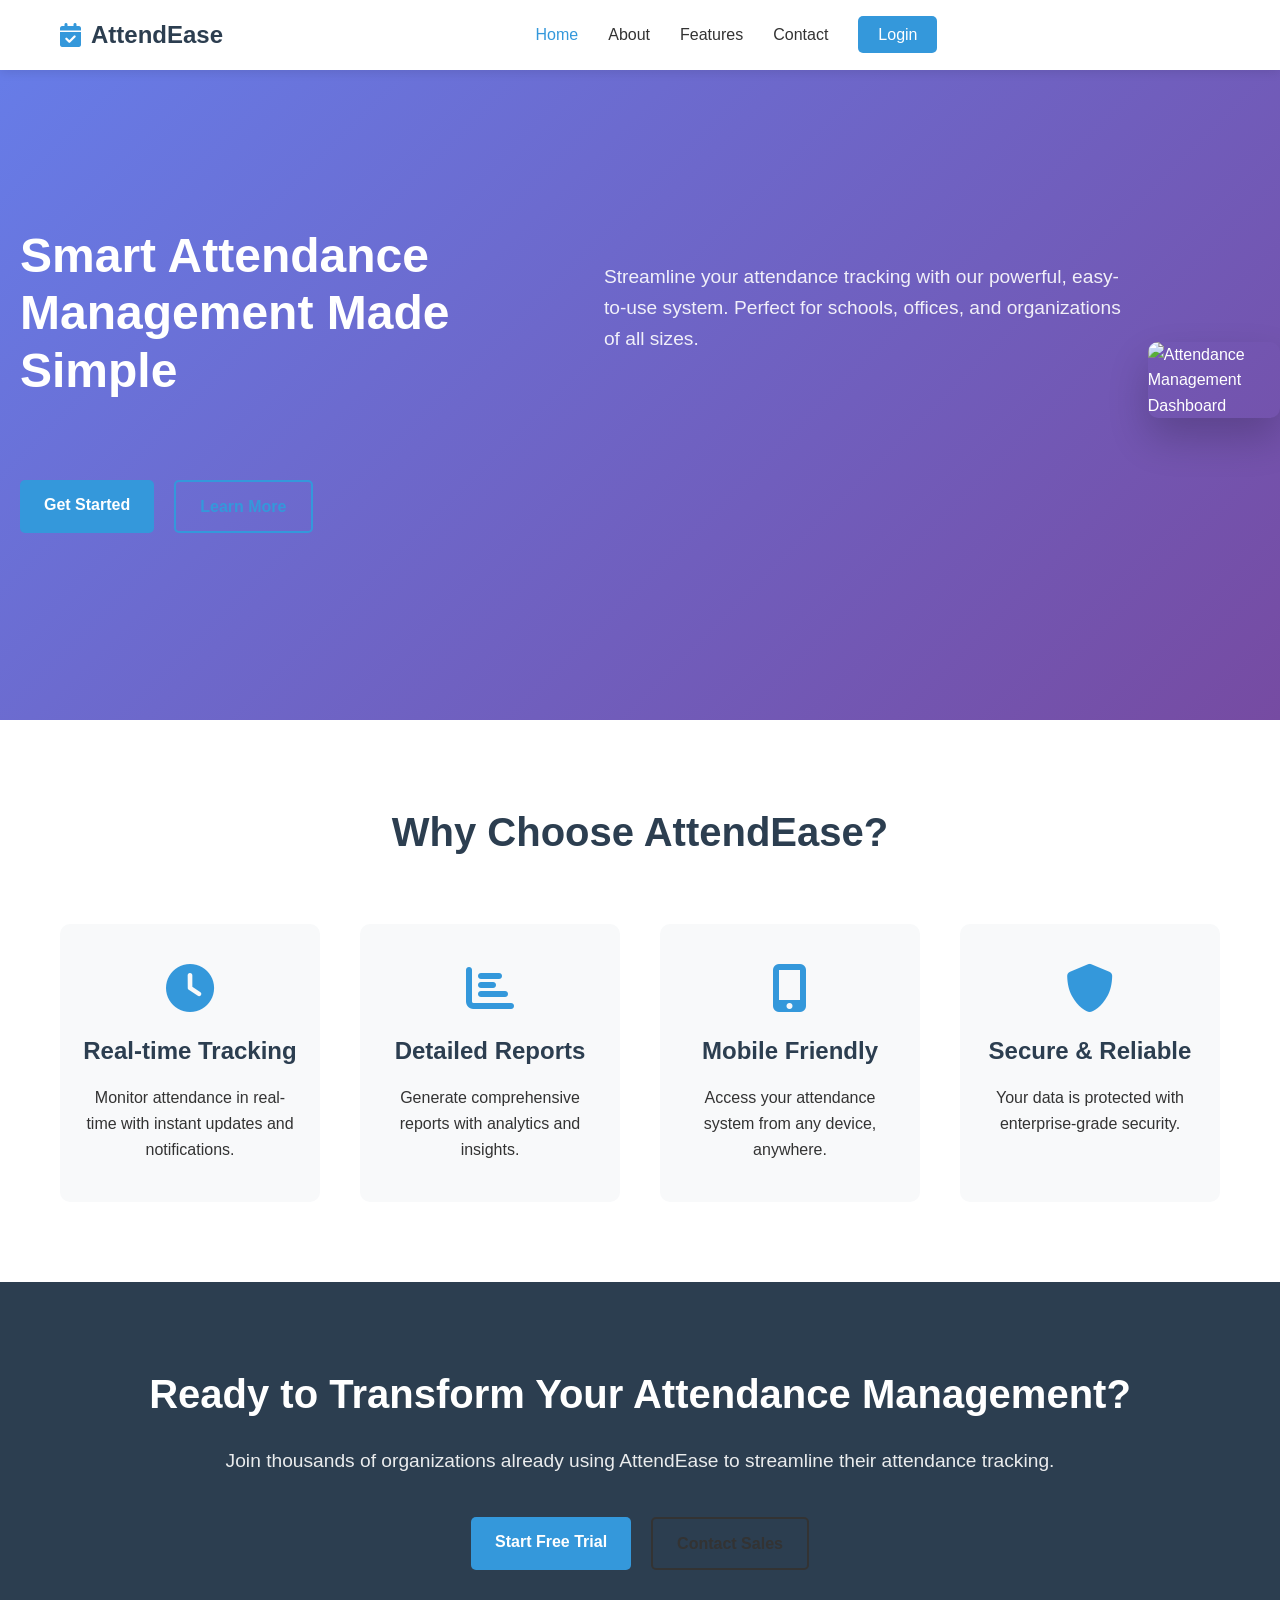
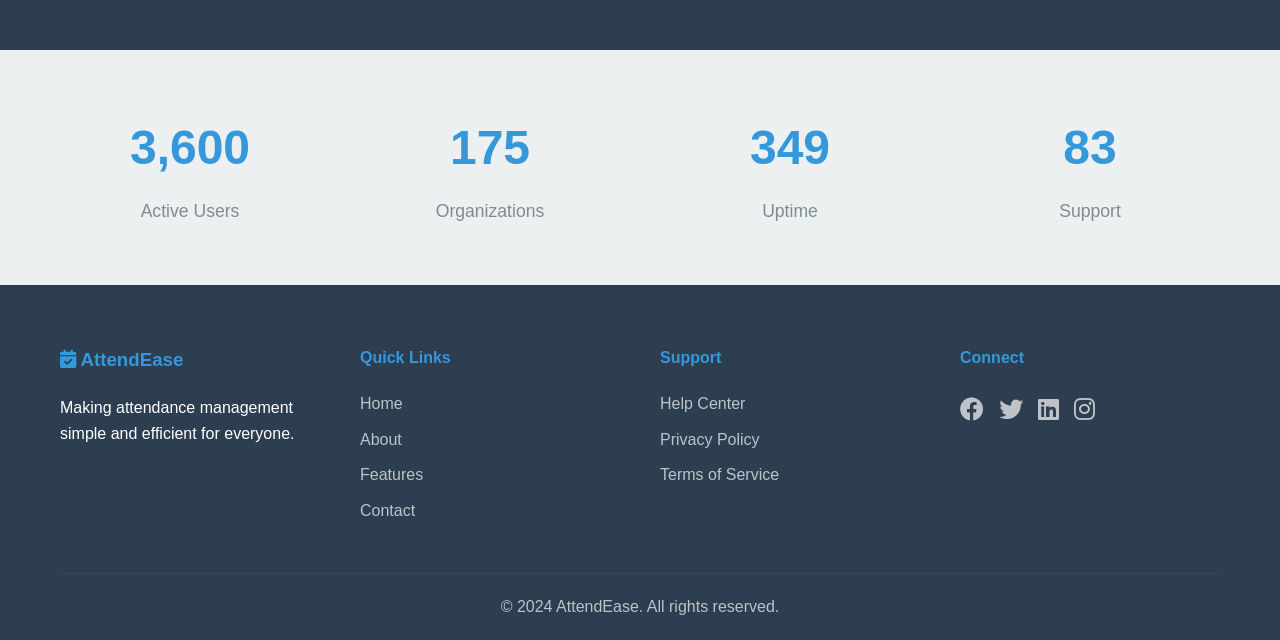
==== index.html @ 0804b3fb "Add files via upload" ====
<!DOCTYPE html>
<html lang="en">
<head>
    <meta charset="UTF-8">
    <meta name="viewport" content="width=device-width, initial-scale=1.0">
    <title>AttendEase - Smart Attendance Management System</title>
    <link rel="stylesheet" href="styles/main.css">
    <link rel="stylesheet" href="https://cdnjs.cloudflare.com/ajax/libs/font-awesome/6.0.0/css/all.min.css">
    
    <!-- Google Analytics -->
    <script async src="https://www.googletagmanager.com/gtag/js?id=GA_MEASUREMENT_ID"></script>
    <script>
        window.dataLayer = window.dataLayer || [];
        function gtag(){dataLayer.push(arguments);}
        gtag('js', new Date());
        gtag('config', 'GA_MEASUREMENT_ID');
    </script>
    
    <!-- Microsoft Clarity -->
    <script type="text/javascript">
        (function(c,l,a,r,i,t,y){
            c[a]=c[a]||function(){(c[a].q=c[a].q||[]).push(arguments)};
            t=l.createElement(r);t.async=1;t.src="https://www.clarity.ms/tag/"+i;
            y=l.getElementsByTagName(r)[0];y.parentNode.insertBefore(t,y);
        })(window, document, "clarity", "script", "CLARITY_PROJECT_ID");
    </script>
    
    <!-- Hotjar -->
    <script>
        (function(h,o,t,j,a,r){
            h.hj=h.hj||function(){(h.hj.q=h.hj.q||[]).push(arguments)};
            h._hjSettings={hjid:HOTJAR_ID,hjsv:6};
            a=o.getElementsByTagName('head')[0];
            r=o.createElement('script');r.async=1;
            r.src=t+h._hjSettings.hjid+j+h._hjSettings.hjsv;
            a.appendChild(r);
        })(window,document,'https://static.hotjar.com/c/hotjar-','.js?sv=');
    </script>
</head>
<body>
    <nav class="navbar">
        <div class="nav-container">
            <div class="nav-logo">
                <i class="fas fa-calendar-check"></i>
                <span>AttendEase</span>
            </div>
            <ul class="nav-menu">
                <li><a href="index.html" class="nav-link active">Home</a></li>
                <li><a href="about.html" class="nav-link">About</a></li>
                <li><a href="features.html" class="nav-link">Features</a></li>
                <li><a href="contact.html" class="nav-link">Contact</a></li>
                <li><a href="login.html" class="nav-link login-btn">Login</a></li>
            </ul>
            <div class="hamburger">
                <span></span>
                <span></span>
                <span></span>
            </div>
        </div>
    </nav>

    <main>
        <!-- Hero Section -->
        <section class="hero">
            <div class="hero-content">
                <h1>Smart Attendance Management Made Simple</h1>
                <p>Streamline your attendance tracking with our powerful, easy-to-use system. Perfect for schools, offices, and organizations of all sizes.</p>
                <div class="hero-buttons">
                    <a href="login.html" class="btn btn-primary">Get Started</a>
                    <a href="#features" class="btn btn-secondary">Learn More</a>
                </div>
            </div>
            <div class="hero-image">
                <img src="/placeholder.svg?height=400&width=600" alt="Attendance Management Dashboard">
            </div>
        </section>

        <!-- Features Section -->
        <section id="features" class="features">
            <div class="container">
                <h2>Why Choose AttendEase?</h2>
                <div class="features-grid">
                    <div class="feature-card">
                        <i class="fas fa-clock"></i>
                        <h3>Real-time Tracking</h3>
                        <p>Monitor attendance in real-time with instant updates and notifications.</p>
                    </div>
                    <div class="feature-card">
                        <i class="fas fa-chart-bar"></i>
                        <h3>Detailed Reports</h3>
                        <p>Generate comprehensive reports with analytics and insights.</p>
                    </div>
                    <div class="feature-card">
                        <i class="fas fa-mobile-alt"></i>
                        <h3>Mobile Friendly</h3>
                        <p>Access your attendance system from any device, anywhere.</p>
                    </div>
                    <div class="feature-card">
                        <i class="fas fa-shield-alt"></i>
                        <h3>Secure & Reliable</h3>
                        <p>Your data is protected with enterprise-grade security.</p>
                    </div>
                </div>
            </div>
        </section>

        <!-- CTA Section -->
        <section class="cta">
            <div class="container">
                <h2>Ready to Transform Your Attendance Management?</h2>
                <p>Join thousands of organizations already using AttendEase to streamline their attendance tracking.</p>
                <div class="cta-buttons">
                    <a href="login.html" class="btn btn-primary">Start Free Trial</a>
                    <a href="contact.html" class="btn btn-outline">Contact Sales</a>
                </div>
            </div>
        </section>

        <!-- Stats Section -->
        <section class="stats">
            <div class="container">
                <div class="stats-grid">
                    <div class="stat-item">
                        <h3>10,000+</h3>
                        <p>Active Users</p>
                    </div>
                    <div class="stat-item">
                        <h3>500+</h3>
                        <p>Organizations</p>
                    </div>
                    <div class="stat-item">
                        <h3>99.9%</h3>
                        <p>Uptime</p>
                    </div>
                    <div class="stat-item">
                        <h3>24/7</h3>
                        <p>Support</p>
                    </div>
                </div>
            </div>
        </section>
    </main>

    <footer class="footer">
        <div class="container">
            <div class="footer-content">
                <div class="footer-section">
                    <h3><i class="fas fa-calendar-check"></i> AttendEase</h3>
                    <p>Making attendance management simple and efficient for everyone.</p>
                </div>
                <div class="footer-section">
                    <h4>Quick Links</h4>
                    <ul>
                        <li><a href="index.html">Home</a></li>
                        <li><a href="about.html">About</a></li>
                        <li><a href="features.html">Features</a></li>
                        <li><a href="contact.html">Contact</a></li>
                    </ul>
                </div>
                <div class="footer-section">
                    <h4>Support</h4>
                    <ul>
                        <li><a href="#help">Help Center</a></li>
                        <li><a href="#privacy">Privacy Policy</a></li>
                        <li><a href="#terms">Terms of Service</a></li>
                    </ul>
                </div>
                <div class="footer-section">
                    <h4>Connect</h4>
                    <div class="social-links">
                        <a href="#"><i class="fab fa-facebook"></i></a>
                        <a href="#"><i class="fab fa-twitter"></i></a>
                        <a href="#"><i class="fab fa-linkedin"></i></a>
                        <a href="#"><i class="fab fa-instagram"></i></a>
                    </div>
                </div>
            </div>
            <div class="footer-bottom">
                <p>&copy; 2024 AttendEase. All rights reserved.</p>
            </div>
        </div>
    </footer>

    <script src="scripts/main.js"></script>
</body>
</html>
---- styles/main.css ----
/* Reset and Base Styles */
* {
  margin: 0;
  padding: 0;
  box-sizing: border-box;
}

body {
  font-family: "Segoe UI", Tahoma, Geneva, Verdana, sans-serif;
  line-height: 1.6;
  color: #333;
  background-color: #f8f9fa;
}

.container {
  max-width: 1200px;
  margin: 0 auto;
  padding: 0 20px;
}

/* Navigation */
.navbar {
  background: #fff;
  box-shadow: 0 2px 10px rgba(0, 0, 0, 0.1);
  position: fixed;
  top: 0;
  width: 100%;
  z-index: 1000;
}

.nav-container {
  max-width: 1200px;
  margin: 0 auto;
  padding: 0 20px;
  display: flex;
  justify-content: space-between;
  align-items: center;
  height: 70px;
}

.nav-logo {
  display: flex;
  align-items: center;
  font-size: 1.5rem;
  font-weight: bold;
  color: #2c3e50;
}

.nav-logo i {
  margin-right: 10px;
  color: #3498db;
}

.nav-menu {
  display: flex;
  list-style: none;
  align-items: center;
}

.nav-menu li {
  margin-left: 30px;
}

.nav-link {
  text-decoration: none;
  color: #333;
  font-weight: 500;
  transition: color 0.3s ease;
  padding: 10px 0;
}

.nav-link:hover,
.nav-link.active {
  color: #3498db;
}

.login-btn {
  background: #3498db;
  color: white !important;
  padding: 10px 20px !important;
  border-radius: 5px;
  transition: background 0.3s ease;
}

.login-btn:hover {
  background: #2980b9;
}

/* Buttons */
.btn {
  display: inline-block;
  padding: 12px 24px;
  text-decoration: none;
  border-radius: 5px;
  font-weight: 600;
  text-align: center;
  transition: all 0.3s ease;
  border: none;
  cursor: pointer;
  font-size: 1rem;
}

.btn-primary {
  background: #3498db;
  color: white;
}

.btn-primary:hover {
  background: #2980b9;
  transform: translateY(-2px);
}

.btn-secondary {
  background: transparent;
  color: #3498db;
  border: 2px solid #3498db;
}

.btn-secondary:hover {
  background: #3498db;
  color: white;
}

.btn-outline {
  background: transparent;
  color: #333;
  border: 2px solid #333;
}

.btn-outline:hover {
  background: #333;
  color: white;
}

.btn-success {
  background: #27ae60;
  color: white;
}

.btn-success:hover {
  background: #229954;
}

.btn-danger {
  background: #e74c3c;
  color: white;
}

.btn-danger:hover {
  background: #c0392b;
}

.btn-demo {
  background: #f39c12;
  color: white;
  padding: 8px 16px;
  font-size: 0.9rem;
  margin: 5px;
}

.btn-demo:hover {
  background: #e67e22;
}

.btn-full {
  width: 100%;
}

.btn-large {
  padding: 15px 30px;
  font-size: 1.1rem;
  margin: 10px;
}

.btn-sm {
  padding: 8px 16px;
  font-size: 0.9rem;
}

/* Hero Section */
.hero {
  background: linear-gradient(135deg, #667eea 0%, #764ba2 100%);
  color: white;
  padding: 120px 0 80px;
  display: flex;
  align-items: center;
  min-height: 80vh;
}

.hero-content {
  max-width: 1200px;
  margin: 0 auto;
  padding: 0 20px;
  display: grid;
  grid-template-columns: 1fr 1fr;
  gap: 60px;
  align-items: center;
}

.hero h1 {
  font-size: 3rem;
  margin-bottom: 20px;
  line-height: 1.2;
}

.hero p {
  font-size: 1.2rem;
  margin-bottom: 30px;
  opacity: 0.9;
}

.hero-buttons {
  display: flex;
  gap: 20px;
}

.hero-image img {
  width: 100%;
  height: auto;
  border-radius: 10px;
  box-shadow: 0 20px 40px rgba(0, 0, 0, 0.2);
}

/* Features Section */
.features {
  padding: 80px 0;
  background: white;
}

.features h2 {
  text-align: center;
  font-size: 2.5rem;
  margin-bottom: 60px;
  color: #2c3e50;
}

.features-grid {
  display: grid;
  grid-template-columns: repeat(auto-fit, minmax(250px, 1fr));
  gap: 40px;
}

.feature-card {
  text-align: center;
  padding: 40px 20px;
  border-radius: 10px;
  background: #f8f9fa;
  transition: transform 0.3s ease, box-shadow 0.3s ease;
}

.feature-card:hover {
  transform: translateY(-10px);
  box-shadow: 0 20px 40px rgba(0, 0, 0, 0.1);
}

.feature-card i {
  font-size: 3rem;
  color: #3498db;
  margin-bottom: 20px;
}

.feature-card h3 {
  font-size: 1.5rem;
  margin-bottom: 15px;
  color: #2c3e50;
}

/* CTA Section */
.cta {
  background: #2c3e50;
  color: white;
  padding: 80px 0;
  text-align: center;
}

.cta h2 {
  font-size: 2.5rem;
  margin-bottom: 20px;
}

.cta p {
  font-size: 1.2rem;
  margin-bottom: 40px;
  opacity: 0.9;
}

.cta-buttons {
  display: flex;
  justify-content: center;
  gap: 20px;
  flex-wrap: wrap;
}

/* Stats Section */
.stats {
  background: #ecf0f1;
  padding: 60px 0;
}

.stats-grid {
  display: grid;
  grid-template-columns: repeat(auto-fit, minmax(200px, 1fr));
  gap: 40px;
  text-align: center;
}

.stat-item h3 {
  font-size: 3rem;
  color: #3498db;
  margin-bottom: 10px;
  font-weight: bold;
}

.stat-item p {
  font-size: 1.1rem;
  color: #7f8c8d;
}

/* Footer */
.footer {
  background: #2c3e50;
  color: white;
  padding: 60px 0 20px;
}

.footer-content {
  display: grid;
  grid-template-columns: repeat(auto-fit, minmax(250px, 1fr));
  gap: 40px;
  margin-bottom: 40px;
}

.footer-section h3,
.footer-section h4 {
  margin-bottom: 20px;
  color: #3498db;
}

.footer-section ul {
  list-style: none;
}

.footer-section ul li {
  margin-bottom: 10px;
}

.footer-section ul li a {
  color: #bdc3c7;
  text-decoration: none;
  transition: color 0.3s ease;
}

.footer-section ul li a:hover {
  color: white;
}

.social-links {
  display: flex;
  gap: 15px;
}

.social-links a {
  color: #bdc3c7;
  font-size: 1.5rem;
  transition: color 0.3s ease;
}

.social-links a:hover {
  color: #3498db;
}

.footer-bottom {
  border-top: 1px solid #34495e;
  padding-top: 20px;
  text-align: center;
  color: #bdc3c7;
}

/* Login Page Styles */
.login-main {
  background: linear-gradient(135deg, #667eea 0%, #764ba2 100%);
  min-height: 100vh;
  display: flex;
  align-items: center;
  justify-content: center;
  padding: 100px 20px 20px;
}

.login-container {
  background: white;
  border-radius: 10px;
  box-shadow: 0 20px 40px rgba(0, 0, 0, 0.1);
  overflow: hidden;
  width: 100%;
  max-width: 450px;
}

.login-form-wrapper {
  padding: 40px;
}

.login-header {
  text-align: center;
  margin-bottom: 30px;
}

.login-header h2 {
  color: #2c3e50;
  margin-bottom: 10px;
}

.login-header p {
  color: #7f8c8d;
}

.form-group {
  margin-bottom: 20px;
}

.form-group label {
  display: block;
  margin-bottom: 5px;
  color: #2c3e50;
  font-weight: 500;
}

.form-group input,
.form-group select,
.form-group textarea {
  width: 100%;
  padding: 12px;
  border: 2px solid #ecf0f1;
  border-radius: 5px;
  font-size: 1rem;
  transition: border-color 0.3s ease;
}

.form-group input:focus,
.form-group select:focus,
.form-group textarea:focus {
  outline: none;
  border-color: #3498db;
}

.form-options {
  display: flex;
  justify-content: space-between;
  align-items: center;
  margin-bottom: 30px;
}

.checkbox-label {
  display: flex;
  align-items: center;
  cursor: pointer;
  font-size: 0.9rem;
}

.checkbox-label input[type="checkbox"] {
  width: auto;
  margin-right: 8px;
}

.forgot-password {
  color: #3498db;
  text-decoration: none;
  font-size: 0.9rem;
}

.forgot-password:hover {
  text-decoration: underline;
}

.demo-accounts {
  margin-top: 30px;
  padding-top: 30px;
  border-top: 1px solid #ecf0f1;
  text-align: center;
}

.demo-accounts h4 {
  margin-bottom: 15px;
  color: #2c3e50;
}

.demo-buttons {
  display: flex;
  flex-wrap: wrap;
  justify-content: center;
  gap: 10px;
}

.signup-link {
  text-align: center;
  margin-top: 20px;
  padding-top: 20px;
  border-top: 1px solid #ecf0f1;
}

.signup-link a {
  color: #3498db;
  text-decoration: none;
}

.signup-link a:hover {
  text-decoration: underline;
}

/* Dashboard Styles */
.dashboard-nav {
  background: #2c3e50;
}

.dashboard-nav .nav-logo {
  color: white;
}

.nav-user {
  display: flex;
  align-items: center;
  gap: 20px;
  color: white;
}

.dashboard-layout {
  display: flex;
  min-height: calc(100vh - 70px);
  margin-top: 70px;
}

.sidebar {
  width: 250px;
  background: #34495e;
  color: white;
  padding: 20px 0;
}

.sidebar-menu {
  list-style: none;
}

.sidebar-menu li {
  margin-bottom: 5px;
}

.sidebar-link {
  display: flex;
  align-items: center;
  padding: 15px 20px;
  color: #bdc3c7;
  text-decoration: none;
  transition: all 0.3s ease;
}

.sidebar-link:hover,
.sidebar-link.active {
  background: #3498db;
  color: white;
}

.sidebar-link i {
  margin-right: 10px;
  width: 20px;
}

.dashboard-main {
  flex: 1;
  padding: 30px;
  background: #f8f9fa;
}

.dashboard-section {
  display: none;
}

.dashboard-section.active {
  display: block;
}

.dashboard-header {
  display: flex;
  justify-content: space-between;
  align-items: center;
  margin-bottom: 30px;
}

.dashboard-header h1 {
  color: #2c3e50;
}

.date-display {
  display: flex;
  align-items: center;
  gap: 10px;
  color: #7f8c8d;
  font-size: 1.1rem;
}

.stats-cards {
  display: grid;
  grid-template-columns: repeat(auto-fit, minmax(250px, 1fr));
  gap: 20px;
  margin-bottom: 40px;
}

.stat-card {
  background: white;
  padding: 30px;
  border-radius: 10px;
  box-shadow: 0 5px 15px rgba(0, 0, 0, 0.1);
  display: flex;
  align-items: center;
  gap: 20px;
}

.stat-icon {
  background: #3498db;
  color: white;
  width: 60px;
  height: 60px;
  border-radius: 50%;
  display: flex;
  align-items: center;
  justify-content: center;
  font-size: 1.5rem;
}

.stat-info h3 {
  font-size: 2rem;
  color: #2c3e50;
  margin-bottom: 5px;
}

.stat-info p {
  color: #7f8c8d;
  font-size: 0.9rem;
}

.recent-activity {
  background: white;
  padding: 30px;
  border-radius: 10px;
  box-shadow: 0 5px 15px rgba(0, 0, 0, 0.1);
}

.recent-activity h2 {
  color: #2c3e50;
  margin-bottom: 20px;
}

.activity-list {
  max-height: 300px;
  overflow-y: auto;
}

.activity-item {
  padding: 15px 0;
  border-bottom: 1px solid #ecf0f1;
  display: flex;
  align-items: center;
  gap: 15px;
}

.activity-item:last-child {
  border-bottom: none;
}

.activity-icon {
  width: 40px;
  height: 40px;
  border-radius: 50%;
  display: flex;
  align-items: center;
  justify-content: center;
  font-size: 1rem;
}

.activity-icon.check-in {
  background: #d5f4e6;
  color: #27ae60;
}

.activity-icon.check-out {
  background: #fadbd8;
  color: #e74c3c;
}

.activity-details h4 {
  color: #2c3e50;
  margin-bottom: 5px;
}

.activity-details p {
  color: #7f8c8d;
  font-size: 0.9rem;
}

.section-header {
  display: flex;
  justify-content: space-between;
  align-items: center;
  margin-bottom: 30px;
}

.section-header h1 {
  color: #2c3e50;
}

.current-time {
  display: flex;
  align-items: center;
  gap: 10px;
  color: #7f8c8d;
  font-size: 1.1rem;
}

.attendance-form-container {
  background: white;
  padding: 40px;
  border-radius: 10px;
  box-shadow: 0 5px 15px rgba(0, 0, 0, 0.1);
  text-align: center;
}

.attendance-status {
  margin-bottom: 30px;
  padding: 20px;
  border-radius: 10px;
  font-size: 1.1rem;
}

.attendance-status.checked-out {
  background: #fadbd8;
  color: #e74c3c;
  border: 2px solid #e74c3c;
}

.attendance-status.checked-in {
  background: #d5f4e6;
  color: #27ae60;
  border: 2px solid #27ae60;
}

.attendance-actions {
  display: flex;
  justify-content: center;
  gap: 20px;
  margin-bottom: 30px;
}

.today-summary {
  background: #f8f9fa;
  padding: 20px;
  border-radius: 10px;
  margin-top: 30px;
}

.filter-controls {
  display: flex;
  gap: 15px;
  align-items: center;
}

.form-control {
  padding: 10px;
  border: 2px solid #ecf0f1;
  border-radius: 5px;
  font-size: 1rem;
}

.form-control:focus {
  outline: none;
  border-color: #3498db;
}

.records-table-container {
  background: white;
  border-radius: 10px;
  box-shadow: 0 5px 15px rgba(0, 0, 0, 0.1);
  overflow: hidden;
}

.records-table {
  width: 100%;
  border-collapse: collapse;
}

.records-table th,
.records-table td {
  padding: 15px;
  text-align: left;
  border-bottom: 1px solid #ecf0f1;
}

.records-table th {
  background: #f8f9fa;
  color: #2c3e50;
  font-weight: 600;
}

.records-table tr:hover {
  background: #f8f9fa;
}

.status-badge {
  padding: 5px 10px;
  border-radius: 20px;
  font-size: 0.8rem;
  font-weight: 600;
}

.status-badge.present {
  background: #d5f4e6;
  color: #27ae60;
}

.status-badge.absent {
  background: #fadbd8;
  color: #e74c3c;
}

.status-badge.late {
  background: #fef9e7;
  color: #f39c12;
}

.report-filters {
  background: white;
  padding: 30px;
  border-radius: 10px;
  box-shadow: 0 5px 15px rgba(0, 0, 0, 0.1);
  margin-bottom: 30px;
  display: grid;
  grid-template-columns: repeat(auto-fit, minmax(200px, 1fr));
  gap: 20px;
}

.filter-group label {
  display: block;
  margin-bottom: 5px;
  color: #2c3e50;
  font-weight: 500;
}

.report-summary {
  background: white;
  padding: 30px;
  border-radius: 10px;
  box-shadow: 0 5px 15px rgba(0, 0, 0, 0.1);
  margin-bottom: 30px;
}

.report-chart {
  background: white;
  padding: 30px;
  border-radius: 10px;
  box-shadow: 0 5px 15px rgba(0, 0, 0, 0.1);
}

.users-table-container {
  background: white;
  border-radius: 10px;
  box-shadow: 0 5px 15px rgba(0, 0, 0, 0.1);
  overflow: hidden;
}

.users-table {
  width: 100%;
  border-collapse: collapse;
}

.users-table th,
.users-table td {
  padding: 15px;
  text-align: left;
  border-bottom: 1px solid #ecf0f1;
}

.users-table th {
  background: #f8f9fa;
  color: #2c3e50;
  font-weight: 600;
}

.users-table tr:hover {
  background: #f8f9fa;
}

.action-buttons {
  display: flex;
  gap: 10px;
}

.btn-icon {
  padding: 8px;
  border: none;
  border-radius: 5px;
  cursor: pointer;
  transition: all 0.3s ease;
}

.btn-edit {
  background: #f39c12;
  color: white;
}

.btn-edit:hover {
  background: #e67e22;
}

.btn-delete {
  background: #e74c3c;
  color: white;
}

.btn-delete:hover {
  background: #c0392b;
}

/* Modal Styles */
.modal {
  display: none;
  position: fixed;
  z-index: 2000;
  left: 0;
  top: 0;
  width: 100%;
  height: 100%;
  background-color: rgba(0, 0, 0, 0.5);
}

.modal-content {
  background-color: white;
  margin: 5% auto;
  padding: 0;
  border-radius: 10px;
  width: 90%;
  max-width: 500px;
  box-shadow: 0 20px 40px rgba(0, 0, 0, 0.2);
}

.modal-header {
  padding: 20px 30px;
  border-bottom: 1px solid #ecf0f1;
  display: flex;
  justify-content: space-between;
  align-items: center;
}

.modal-header h2 {
  color: #2c3e50;
  margin: 0;
}

.close {
  color: #aaa;
  font-size: 28px;
  font-weight: bold;
  cursor: pointer;
  transition: color 0.3s ease;
}

.close:hover {
  color: #333;
}

.modal form {
  padding: 30px;
}

.modal-actions {
  display: flex;
  justify-content: flex-end;
  gap: 15px;
  margin-top: 30px;
}

/* About Page Styles */
.about-hero {
  background: linear-gradient(135deg, #667eea 0%, #764ba2 100%);
  color: white;
  padding: 120px 0 80px;
  text-align: center;
}

.about-hero h1 {
  font-size: 3rem;
  margin-bottom: 20px;
}

.about-hero p {
  font-size: 1.2rem;
  opacity: 0.9;
}

.mission {
  padding: 80px 0;
  background: white;
}

.mission-content {
  display: grid;
  grid-template-columns: 1fr 1fr;
  gap: 60px;
  align-items: center;
}

.mission-text h2 {
  font-size: 2.5rem;
  color: #2c3e50;
  margin-bottom: 30px;
}

.mission-text p {
  font-size: 1.1rem;
  line-height: 1.8;
  margin-bottom: 20px;
  color: #555;
}

.mission-image img {
  width: 100%;
  height: auto;
  border-radius: 10px;
}

.values {
  padding: 80px 0;
  background: #f8f9fa;
}

.values h2 {
  text-align: center;
  font-size: 2.5rem;
  margin-bottom: 60px;
  color: #2c3e50;
}

.values-grid {
  display: grid;
  grid-template-columns: repeat(auto-fit, minmax(250px, 1fr));
  gap: 40px;
}

.value-card {
  background: white;
  padding: 40px 30px;
  border-radius: 10px;
  text-align: center;
  box-shadow: 0 5px 15px rgba(0, 0, 0, 0.1);
  transition: transform 0.3s ease;
}

.value-card:hover {
  transform: translateY(-10px);
}

.value-card i {
  font-size: 3rem;
  color: #3498db;
  margin-bottom: 20px;
}

.value-card h3 {
  font-size: 1.5rem;
  color: #2c3e50;
  margin-bottom: 15px;
}

.team {
  padding: 80px 0;
  background: white;
}

.team h2 {
  text-align: center;
  font-size: 2.5rem;
  margin-bottom: 60px;
  color: #2c3e50;
}

.team-grid {
  display: grid;
  grid-template-columns: repeat(auto-fit, minmax(250px, 1fr));
  gap: 40px;
}

.team-member {
  text-align: center;
  background: #f8f9fa;
  padding: 30px;
  border-radius: 10px;
  transition: transform 0.3s ease;
}

.team-member:hover {
  transform: translateY(-10px);
}

.team-member img {
  width: 150px;
  height: 150px;
  border-radius: 50%;
  margin-bottom: 20px;
  object-fit: cover;
}

.team-member h3 {
  color: #2c3e50;
  margin-bottom: 10px;
}

.team-member p {
  color: #7f8c8d;
  margin-bottom: 20px;
}

/* Features Page Styles */
.features-hero {
  background: linear-gradient(135deg, #667eea 0%, #764ba2 100%);
  color: white;
  padding: 120px 0 80px;
  text-align: center;
}

.features-hero h1 {
  font-size: 3rem;
  margin-bottom: 20px;
}

.features-hero p {
  font-size: 1.2rem;
  opacity: 0.9;
}

.main-features {
  padding: 80px 0;
  background: white;
}

.feature-showcase {
  display: grid;
  grid-template-columns: 1fr 1fr;
  gap: 60px;
  align-items: center;
  margin-bottom: 80px;
}

.feature-showcase.reverse {
  direction: rtl;
}

.feature-showcase.reverse > * {
  direction: ltr;
}

.feature-content h2 {
  font-size: 2.5rem;
  color: #2c3e50;
  margin-bottom: 20px;
}

.feature-content p {
  font-size: 1.1rem;
  line-height: 1.8;
  margin-bottom: 30px;
  color: #555;
}

.feature-list {
  list-style: none;
}

.feature-list li {
  display: flex;
  align-items: center;
  margin-bottom: 15px;
  font-size: 1.1rem;
}

.feature-list i {
  color: #27ae60;
  margin-right: 15px;
  font-size: 1.2rem;
}

.feature-image img {
  width: 100%;
  height: auto;
  border-radius: 10px;
  box-shadow: 0 20px 40px rgba(0, 0, 0, 0.1);
}

.feature-grid-section {
  padding: 80px 0;
  background: #f8f9fa;
}

.feature-grid-section h2 {
  text-align: center;
  font-size: 2.5rem;
  margin-bottom: 60px;
  color: #2c3e50;
}

.pricing-preview {
  padding: 80px 0;
  background: white;
}

.pricing-preview h2 {
  text-align: center;
  font-size: 2.5rem;
  margin-bottom: 60px;
  color: #2c3e50;
}

.pricing-cards {
  display: grid;
  grid-template-columns: repeat(auto-fit, minmax(300px, 1fr));
  gap: 30px;
}

.pricing-card {
  background: white;
  border: 2px solid #ecf0f1;
  border-radius: 10px;
  padding: 40px 30px;
  text-align: center;
  transition: transform 0.3s ease, box-shadow 0.3s ease;
}

.pricing-card:hover {
  transform: translateY(-10px);
  box-shadow: 0 20px 40px rgba(0, 0, 0, 0.1);
}

.pricing-card.featured {
  border-color: #3498db;
  transform: scale(1.05);
}

.pricing-card h3 {
  font-size: 1.5rem;
  color: #2c3e50;
  margin-bottom: 20px;
}

.price {
  font-size: 3rem;
  color: #3498db;
  font-weight: bold;
  margin-bottom: 30px;
}

.price span {
  font-size: 1rem;
  color: #7f8c8d;
}

.pricing-card ul {
  list-style: none;
  margin-bottom: 30px;
}

.pricing-card ul li {
  padding: 10px 0;
  border-bottom: 1px solid #ecf0f1;
}

.pricing-card ul li:last-child {
  border-bottom: none;
}

/* Contact Page Styles */
.contact-hero {
  background: linear-gradient(135deg, #667eea 0%, #764ba2 100%);
  color: white;
  padding: 120px 0 80px;
  text-align: center;
}

.contact-hero h1 {
  font-size: 3rem;
  margin-bottom: 20px;
}

.contact-hero p {
  font-size: 1.2rem;
  opacity: 0.9;
}

.contact-content {
  padding: 80px 0;
  background: white;
}

.contact-grid {
  display: grid;
  grid-template-columns: 2fr 1fr;
  gap: 60px;
}

.contact-form-section h2 {
  color: #2c3e50;
  margin-bottom: 30px;
}

.contact-form {
  background: #f8f9fa;
  padding: 40px;
  border-radius: 10px;
}

.form-row {
  display: grid;
  grid-template-columns: 1fr 1fr;
  gap: 20px;
}

.checkbox-group {
  display: flex;
  align-items: center;
}

.contact-info-section h2 {
  color: #2c3e50;
  margin-bottom: 30px;
}

.contact-info {
  margin-bottom: 40px;
}

.contact-item {
  display: flex;
  align-items: flex-start;
  margin-bottom: 30px;
}

.contact-icon {
  background: #3498db;
  color: white;
  width: 50px;
  height: 50px;
  border-radius: 50%;
  display: flex;
  align-items: center;
  justify-content: center;
  margin-right: 20px;
  flex-shrink: 0;
}

.contact-details h3 {
  color: #2c3e50;
  margin-bottom: 10px;
}

.contact-details p {
  color: #7f8c8d;
  line-height: 1.6;
}

.social-contact h3 {
  color: #2c3e50;
  margin-bottom: 20px;
}

.social-link {
  display: flex;
  align-items: center;
  margin-bottom: 15px;
  color: #7f8c8d;
  text-decoration: none;
  transition: color 0.3s ease;
}

.social-link:hover {
  color: #3498db;
}

.social-link i {
  margin-right: 15px;
  width: 20px;
}

.faq-section {
  padding: 80px 0;
  background: #f8f9fa;
}

.faq-section h2 {
  text-align: center;
  font-size: 2.5rem;
  margin-bottom: 60px;
  color: #2c3e50;
}

.faq-grid {
  display: grid;
  grid-template-columns: repeat(auto-fit, minmax(300px, 1fr));
  gap: 30px;
}

.faq-item {
  background: white;
  padding: 30px;
  border-radius: 10px;
  box-shadow: 0 5px 15px rgba(0, 0, 0, 0.1);
}

.faq-item h3 {
  color: #2c3e50;
  margin-bottom: 15px;
}

.faq-item p {
  color: #7f8c8d;
  line-height: 1.6;
}

/* Responsive Design */
@media (max-width: 768px) {
  .nav-menu {
    display: none;
  }

  .hero-content {
    grid-template-columns: 1fr;
    text-align: center;
  }

  .hero h1 {
    font-size: 2rem;
  }

  .features-grid {
    grid-template-columns: 1fr;
  }

  .stats-cards {
    grid-template-columns: repeat(auto-fit, minmax(200px, 1fr));
  }

  .cta-buttons {
    flex-direction: column;
    align-items: center;
  }

  .dashboard-layout {
    flex-direction: column;
  }

  .sidebar {
    width: 100%;
    order: 2;
  }

  .dashboard-main {
    order: 1;
  }

  .sidebar-menu {
    display: flex;
    overflow-x: auto;
  }

  .sidebar-menu li {
    margin-bottom: 0;
    margin-right: 5px;
  }

  .sidebar-link {
    white-space: nowrap;
    padding: 10px 15px;
  }

  .attendance-actions {
    flex-direction: column;
    align-items: center;
  }

  .filter-controls {
    flex-direction: column;
    align-items: stretch;
  }

  .mission-content,
  .feature-showcase {
    grid-template-columns: 1fr;
    text-align: center;
  }

  .contact-grid {
    grid-template-columns: 1fr;
  }

  .form-row {
    grid-template-columns: 1fr;
  }

  .pricing-cards {
    grid-template-columns: 1fr;
  }
}

@media (max-width: 480px) {
  .container {
    padding: 0 15px;
  }

  .hero {
    padding: 100px 0 60px;
  }

  .hero h1 {
    font-size: 1.8rem;
  }

  .hero-buttons {
    flex-direction: column;
    align-items: center;
  }

  .dashboard-main {
    padding: 20px 15px;
  }

  .stats-cards {
    grid-template-columns: 1fr;
  }

  .stat-card {
    padding: 20px;
  }

  .login-form-wrapper {
    padding: 30px 20px;
  }

  .demo-buttons {
    flex-direction: column;
  }
}

/* Print Styles */
@media print {
  .navbar,
  .sidebar,
  .footer,
  .btn,
  .modal {
    display: none !important;
  }

  .dashboard-main {
    margin-top: 0;
    padding: 0;
  }

  .dashboard-section {
    display: block !important;
  }

  body {
    background: white;
    color: black;
  }

  .records-table,
  .users-table {
    border: 1px solid #000;
  }

  .records-table th,
  .records-table td,
  .users-table th,
  .users-table td {
    border: 1px solid #000;
  }
}
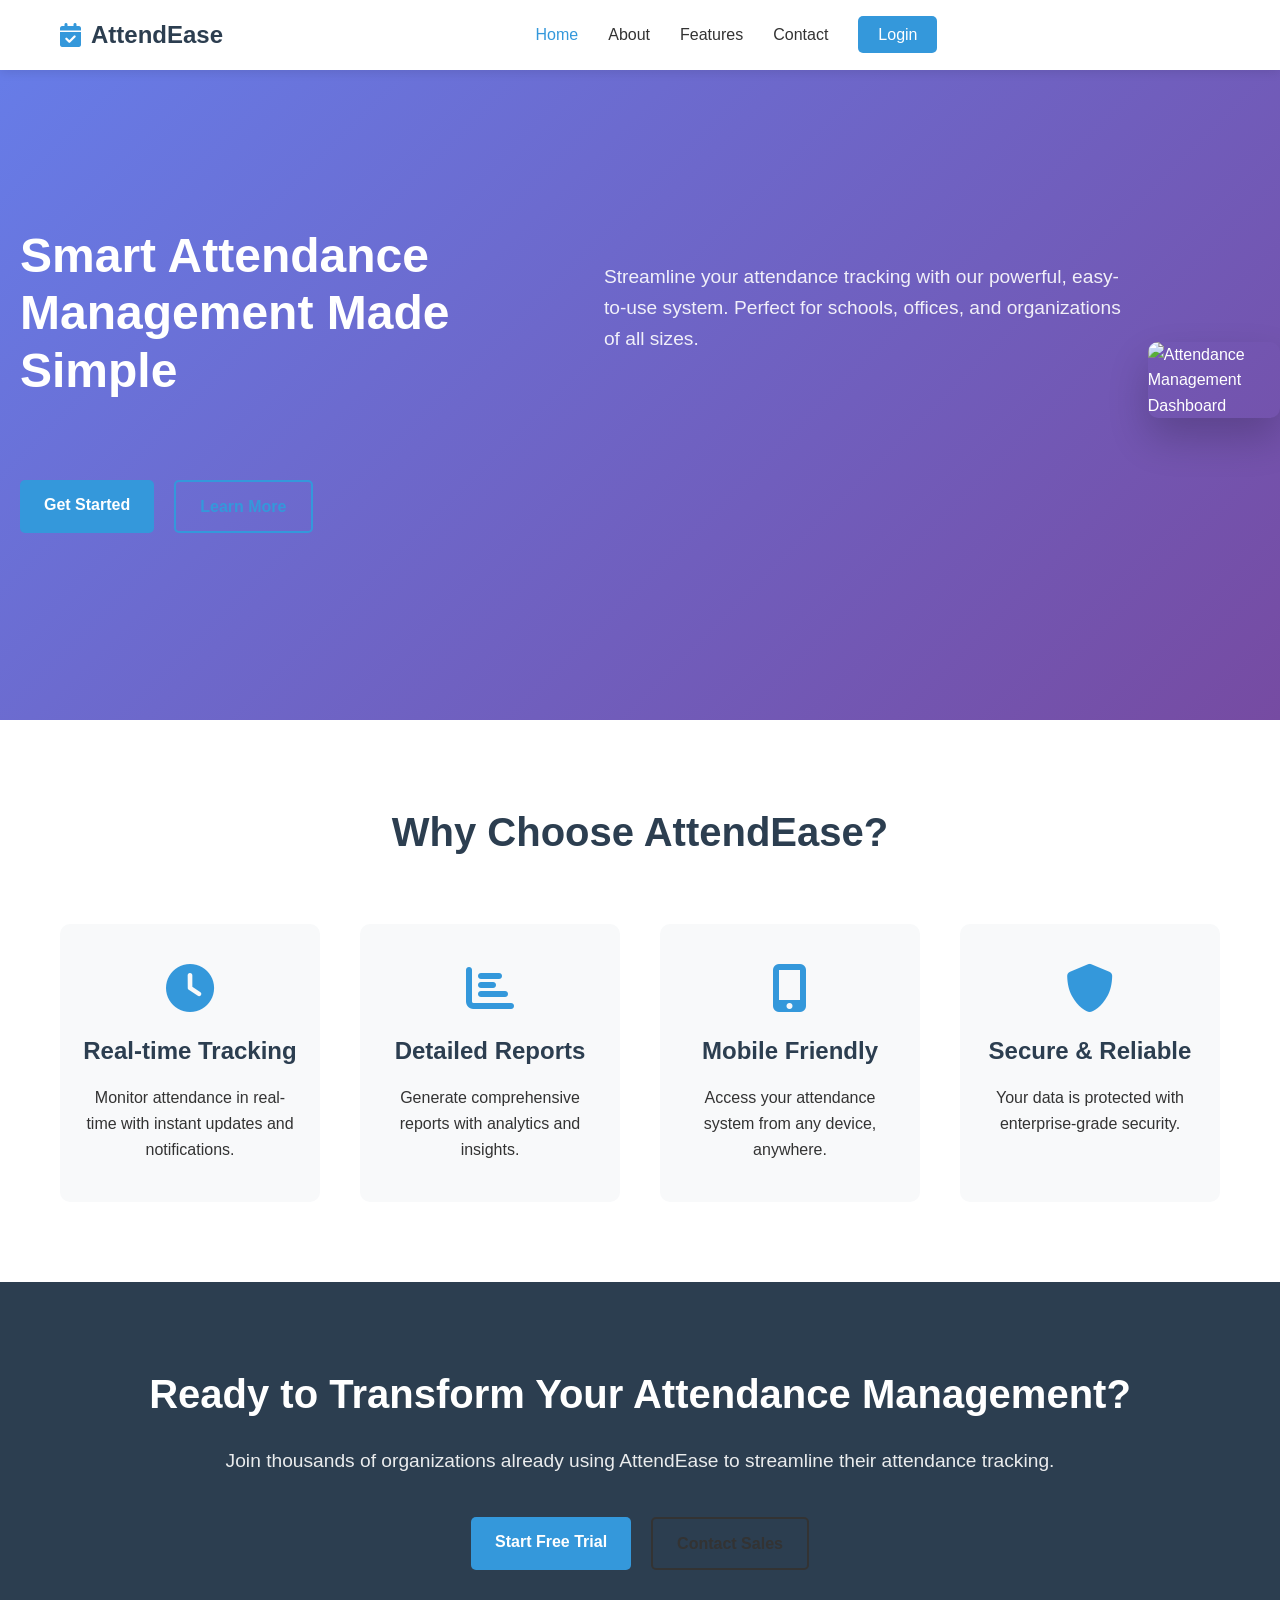
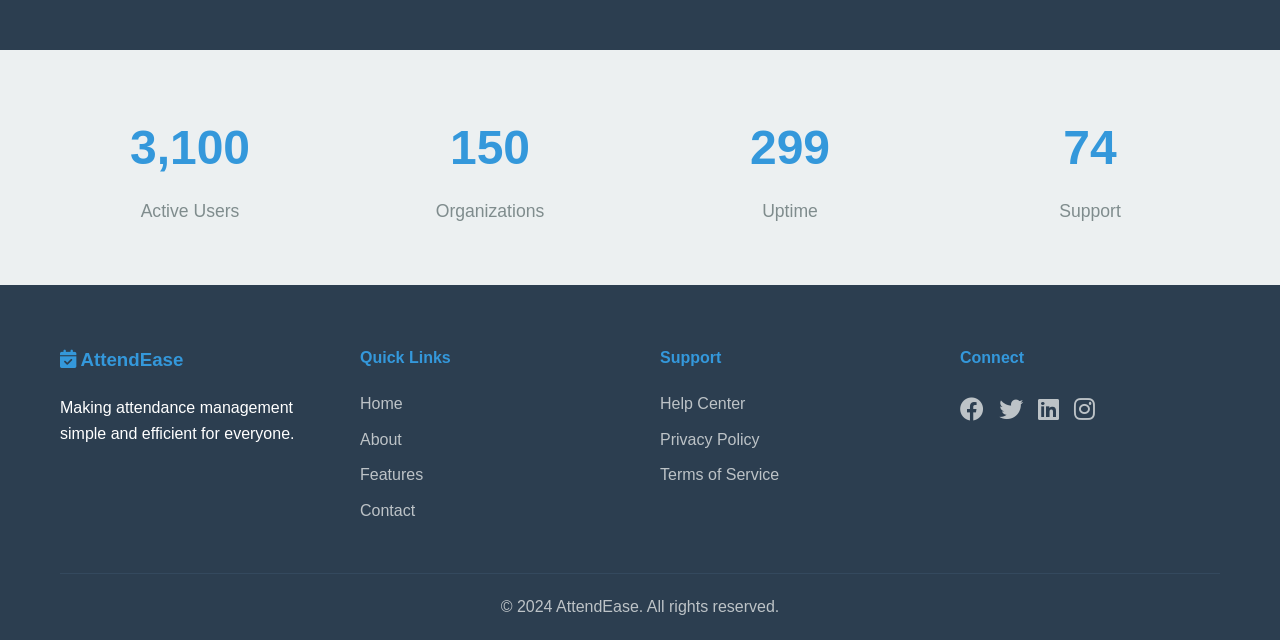
==== commit 3df7882f: "Update index.html" ====
--- a/index.html
+++ b/index.html
@@ -1,6 +1,15 @@
 <!DOCTYPE html>
 <html lang="en">
 <head>
+    <!-- Google tag (gtag.js) -->
+<script async src="https://www.googletagmanager.com/gtag/js?id=G-FCHPXCEQD6"></script>
+<script>
+  window.dataLayer = window.dataLayer || [];
+  function gtag(){dataLayer.push(arguments);}
+  gtag('js', new Date());
+
+  gtag('config', 'G-FCHPXCEQD6');
+</script>
     <meta charset="UTF-8">
     <meta name="viewport" content="width=device-width, initial-scale=1.0">
     <title>AttendEase - Smart Attendance Management System</title>
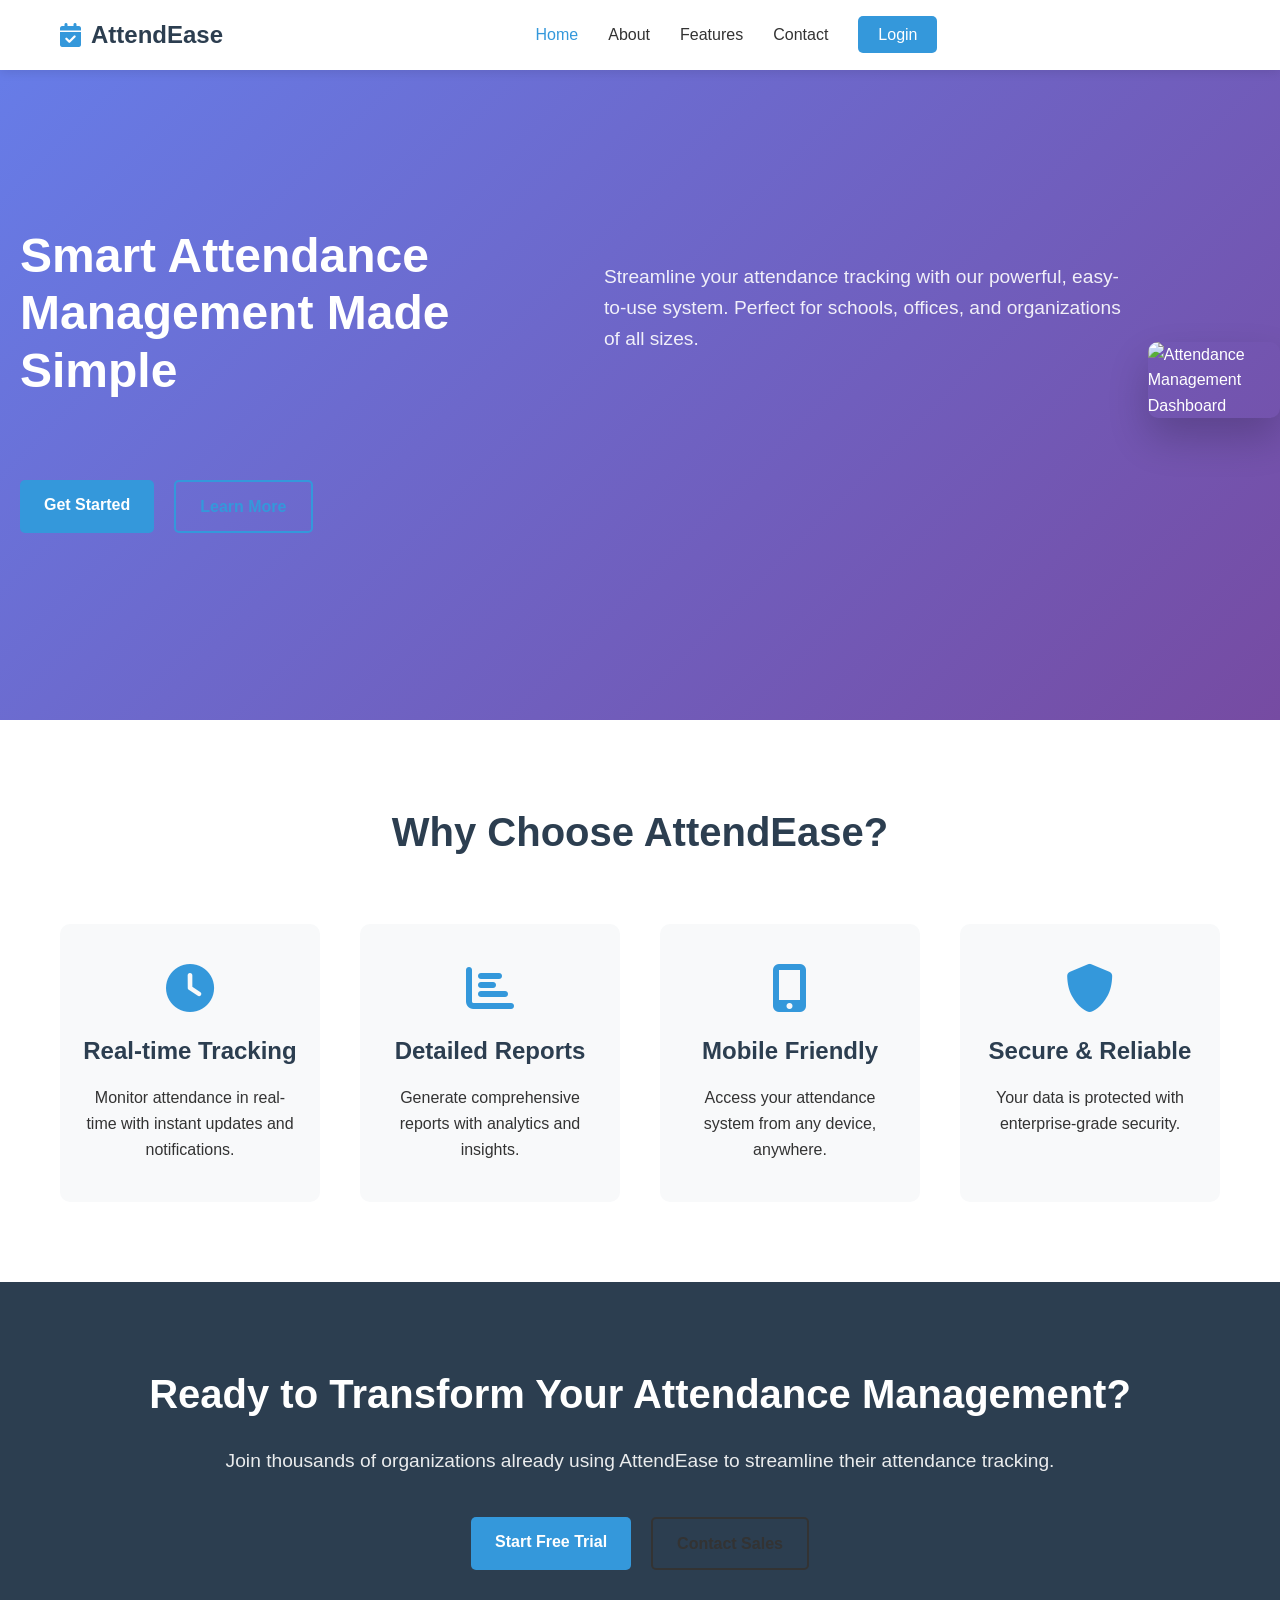
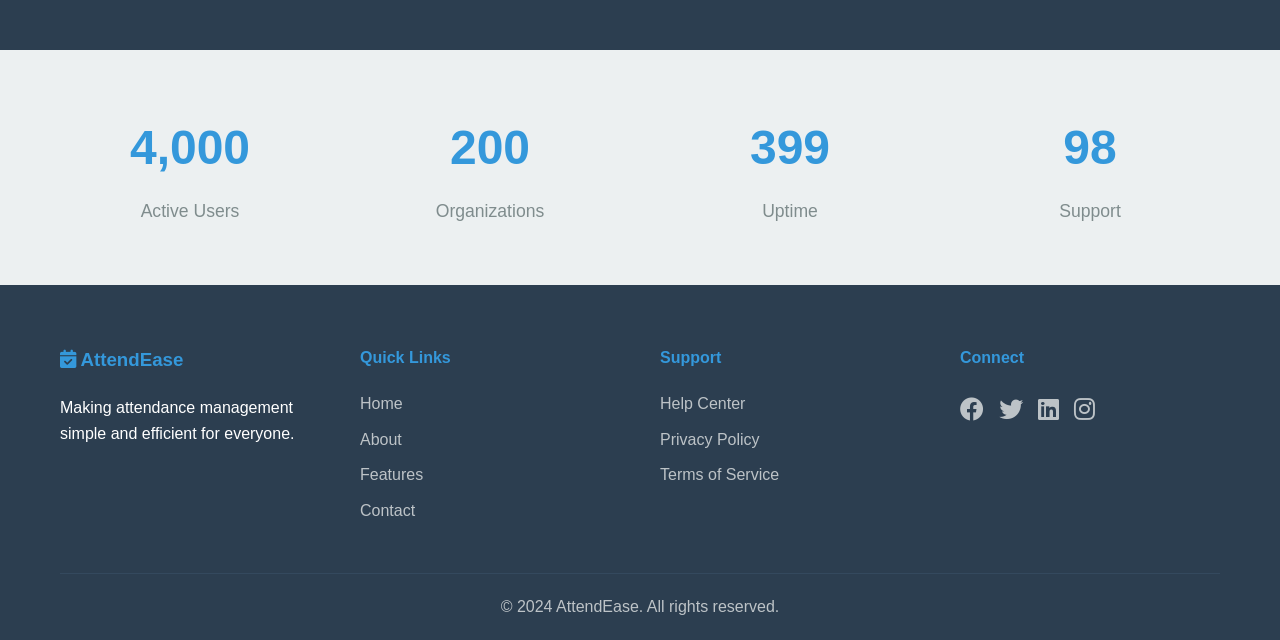
==== commit 09df5268: "Update index.html" ====
--- a/index.html
+++ b/index.html
@@ -16,14 +16,7 @@
     <link rel="stylesheet" href="styles/main.css">
     <link rel="stylesheet" href="https://cdnjs.cloudflare.com/ajax/libs/font-awesome/6.0.0/css/all.min.css">
     
-    <!-- Google Analytics -->
-    <script async src="https://www.googletagmanager.com/gtag/js?id=GA_MEASUREMENT_ID"></script>
-    <script>
-        window.dataLayer = window.dataLayer || [];
-        function gtag(){dataLayer.push(arguments);}
-        gtag('js', new Date());
-        gtag('config', 'GA_MEASUREMENT_ID');
-    </script>
+    
     
     <!-- Microsoft Clarity -->
     <script type="text/javascript">
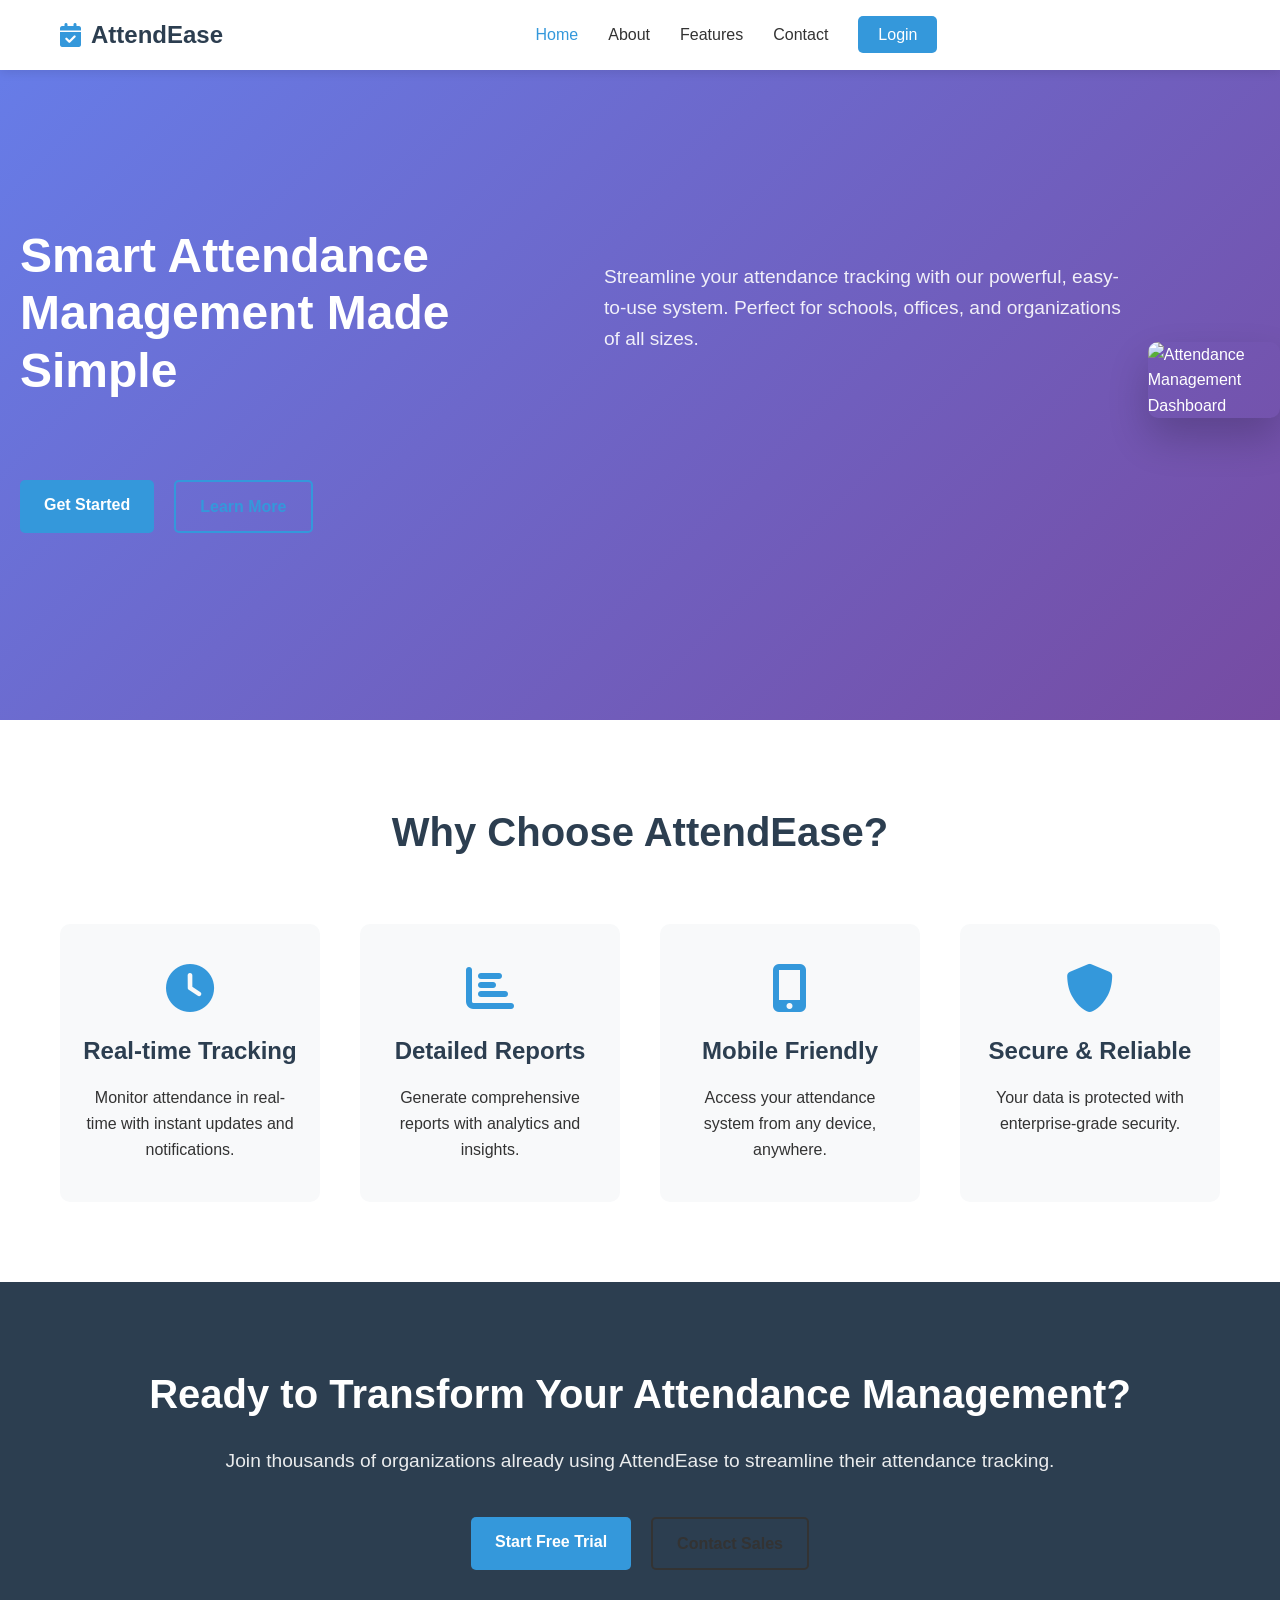
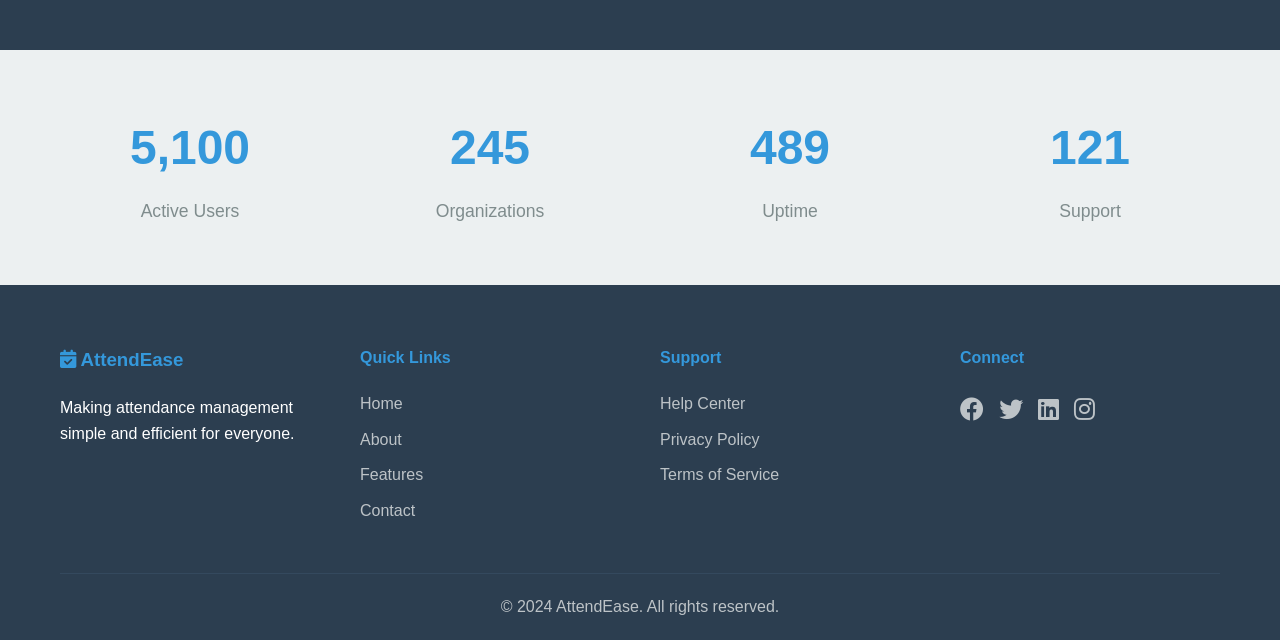
==== commit e6608a46: "hotjar index.html" ====
--- a/index.html
+++ b/index.html
@@ -10,6 +10,7 @@
 
   gtag('config', 'G-FCHPXCEQD6');
 </script>
+    <script src="https://t.contentsquare.net/uxa/a37405fcc0343.js"></script>
     <meta charset="UTF-8">
     <meta name="viewport" content="width=device-width, initial-scale=1.0">
     <title>AttendEase - Smart Attendance Management System</title>
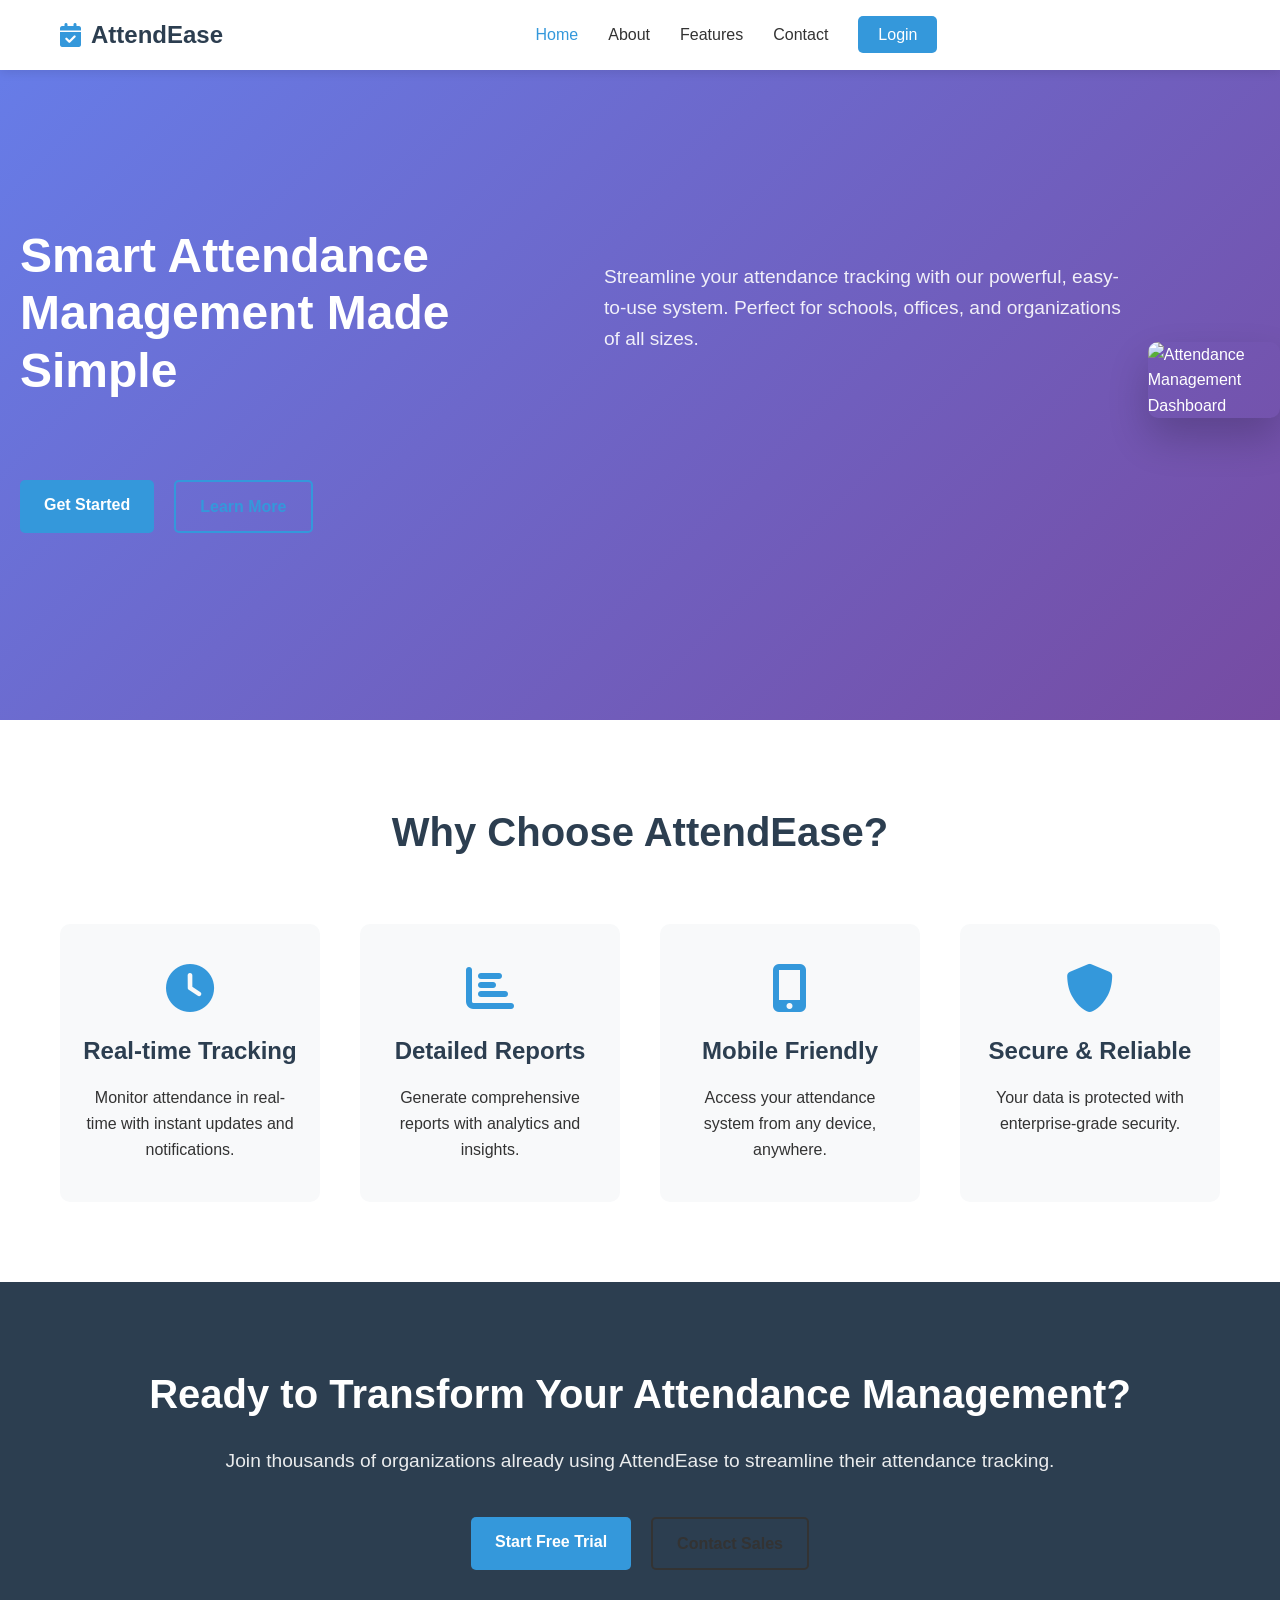
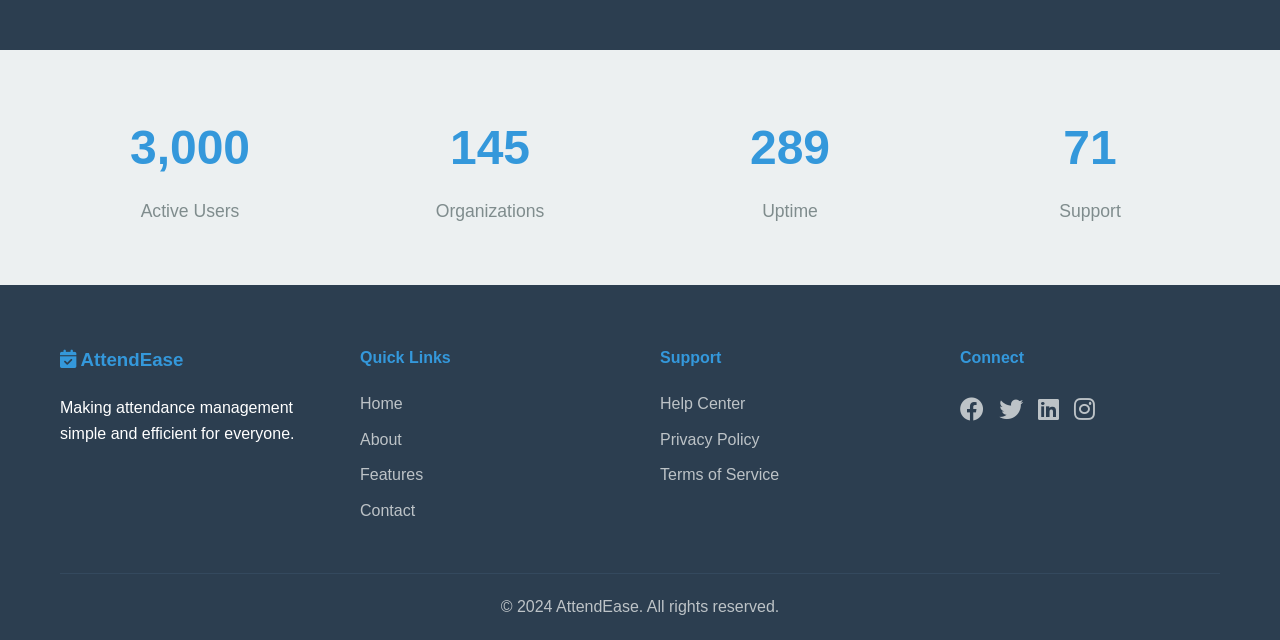
==== commit cce429c5: "Update index.html" ====
--- a/index.html
+++ b/index.html
@@ -1,6 +1,13 @@
 <!DOCTYPE html>
 <html lang="en">
 <head>
+    <script type="text/javascript">
+    (function(c,l,a,r,i,t,y){
+        c[a]=c[a]||function(){(c[a].q=c[a].q||[]).push(arguments)};
+        t=l.createElement(r);t.async=1;t.src="https://www.clarity.ms/tag/"+i;
+        y=l.getElementsByTagName(r)[0];y.parentNode.insertBefore(t,y);
+    })(window, document, "clarity", "script", "trei1xkzeg");
+</script>
     <!-- Google tag (gtag.js) -->
 <script async src="https://www.googletagmanager.com/gtag/js?id=G-FCHPXCEQD6"></script>
 <script>
